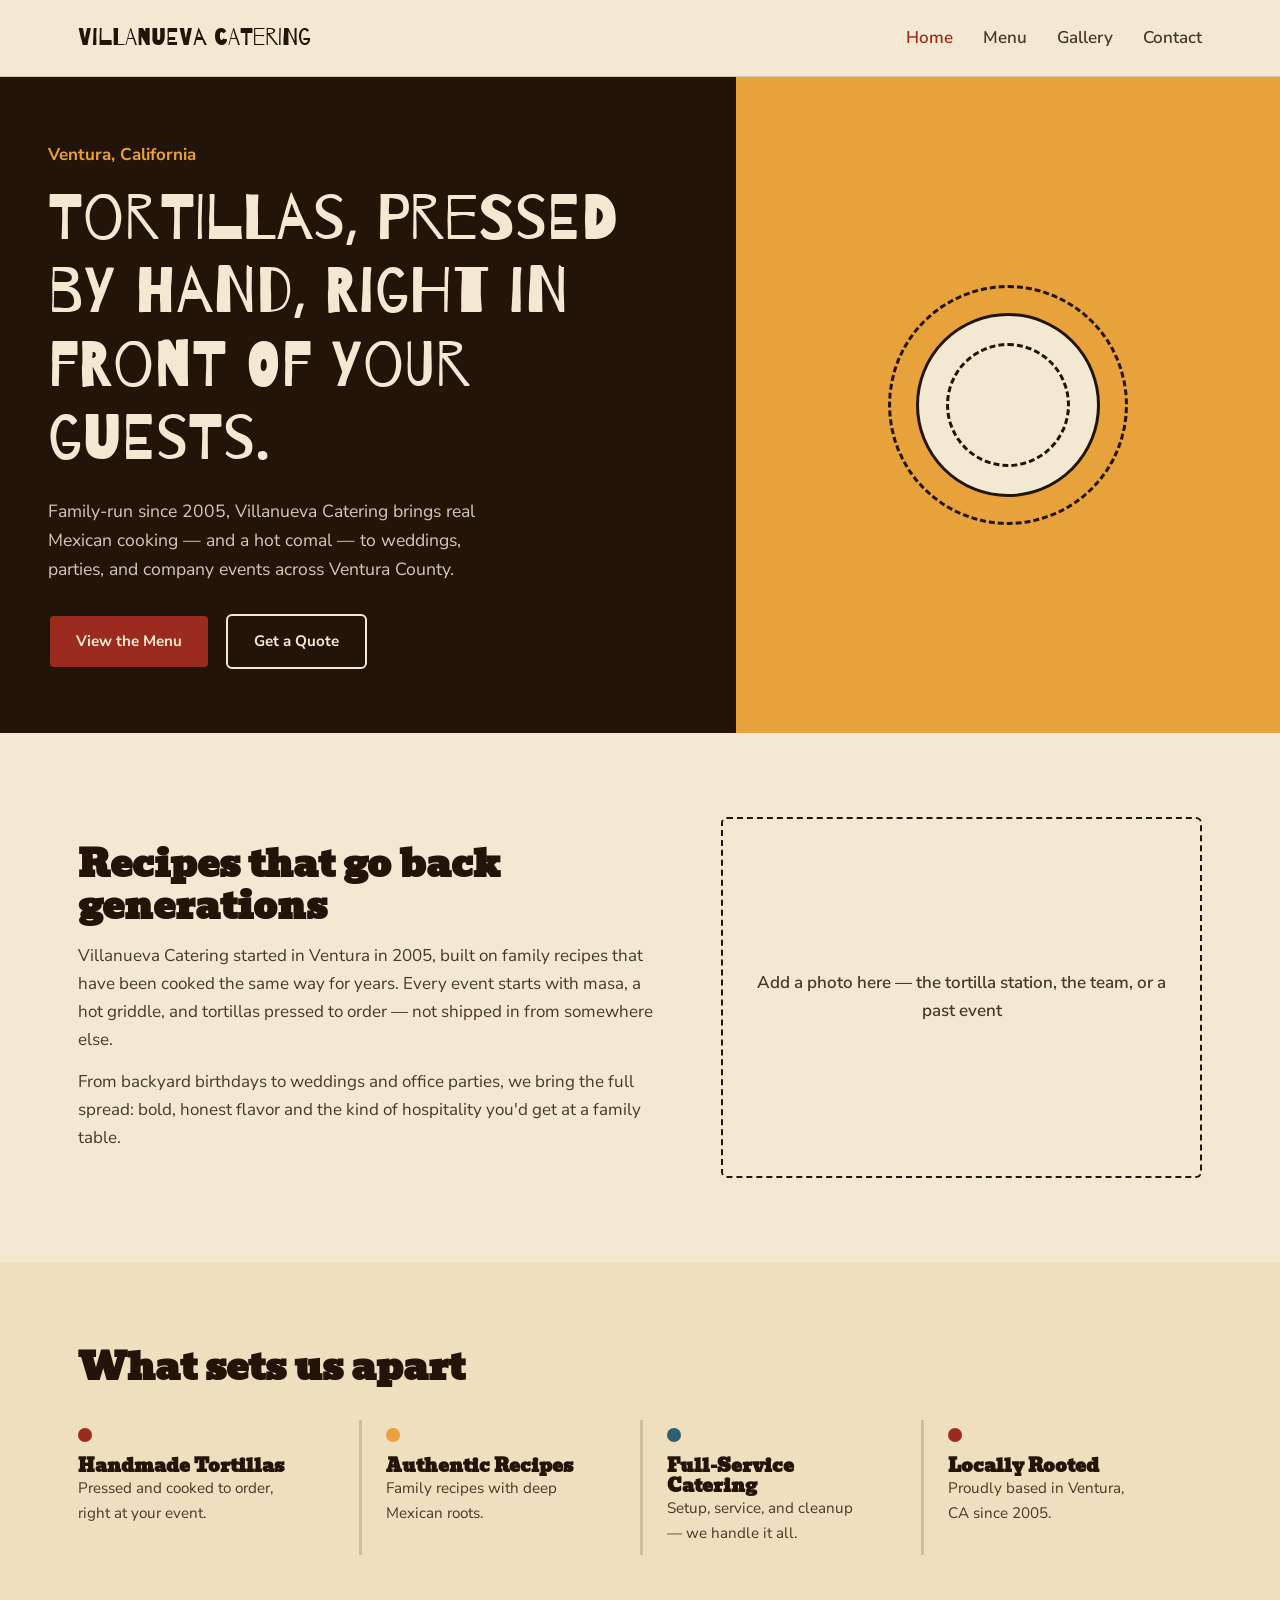
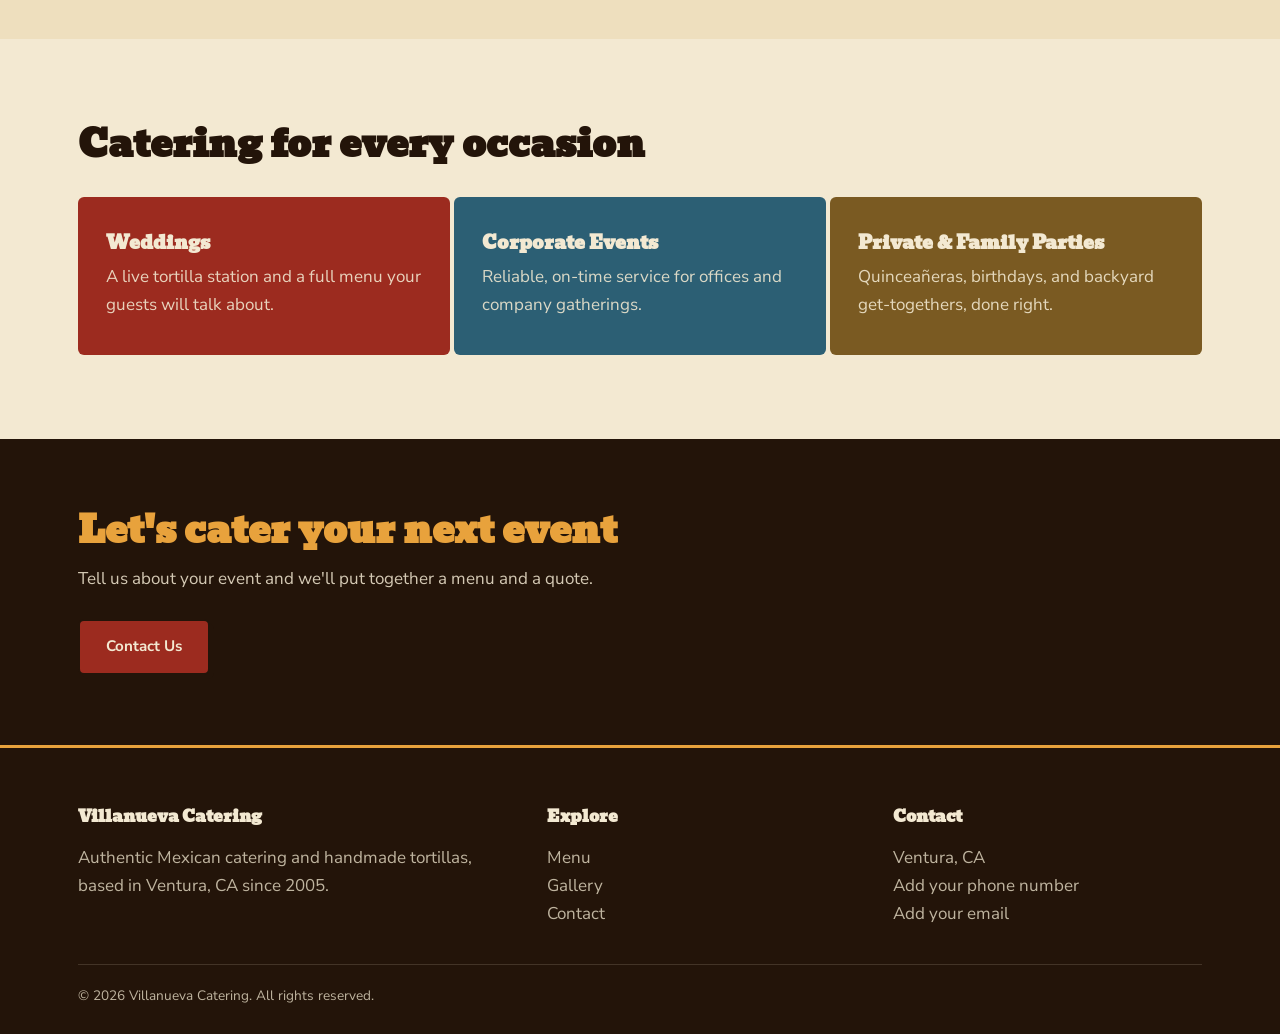
==== index.html @ 3824742c "Create index.html for Villanueva Catering website This HTML file serves as the main structure for th" ====
<!DOCTYPE html>
<html lang="en">
<head>
<meta charset="UTF-8">
<meta name="viewport" content="width=device-width, initial-scale=1.0">
<title>Villanueva Catering | Authentic Mexican Catering in Ventura, CA</title>
<meta name="description" content="Villanueva Catering brings authentic Mexican cuisine and handmade, made-to-order tortillas to events across Ventura, CA. Family-run since 2005.">
<link rel="icon" href="data:image/svg+xml,<svg xmlns=%22http://www.w3.org/2000/svg%22 viewBox=%220 0 100 100%22><text y=%22.9em%22 font-size=%2290%22>🌮</text></svg>">
<link rel="stylesheet" href="styles.css">
</head>
<body>

<header class="site-header">
  <nav class="nav">
    <a href="index.html" class="logo">Villanueva Catering</a>
    <button class="nav-toggle" aria-label="Toggle navigation">
      <span></span><span></span><span></span>
    </button>
    <ul class="nav-links">
      <li><a href="index.html" class="active">Home</a></li>
      <li><a href="menu.html">Menu</a></li>
      <li><a href="gallery.html">Gallery</a></li>
      <li><a href="contact.html">Contact</a></li>
    </ul>
  </nav>
</header>

<section class="hero">
  <div class="hero-split">
    <div class="hero-copy">
      <span class="kicker">Ventura, California</span>
      <h1>Tortillas, pressed by hand, right in front of your guests.</h1>
      <p>Family-run since 2005, Villanueva Catering brings real Mexican cooking — and a hot comal — to weddings, parties, and company events across Ventura County.</p>
      <div class="hero-actions">
        <a href="menu.html" class="btn btn-primary">View the Menu</a>
        <a href="contact.html" class="btn btn-outline-light">Get a Quote</a>
      </div>
    </div>
    <div class="hero-mark-panel">
      <div class="tortilla-mark"><span></span><span></span><span></span></div>
    </div>
  </div>
</section>

<section class="section">
  <div class="container about-grid">
    <div>
      <h2>Recipes that go back generations</h2>
      <p>Villanueva Catering started in Ventura in 2005, built on family recipes that have been cooked the same way for years. Every event starts with masa, a hot griddle, and tortillas pressed to order — not shipped in from somewhere else.</p>
      <p style="margin-top: 14px;">From backyard birthdays to weddings and office parties, we bring the full spread: bold, honest flavor and the kind of hospitality you'd get at a family table.</p>
    </div>
    <div class="photo-slot">Add a photo here — the tortilla station, the team, or a past event</div>
  </div>
</section>

<section class="section section-alt">
  <div class="container">
    <h2>What sets us apart</h2>
    <div class="why-band" style="margin-top: 32px;">
      <div class="why-item">
        <div class="why-dot"></div>
        <h3>Handmade Tortillas</h3>
        <p>Pressed and cooked to order, right at your event.</p>
      </div>
      <div class="why-item">
        <div class="why-dot"></div>
        <h3>Authentic Recipes</h3>
        <p>Family recipes with deep Mexican roots.</p>
      </div>
      <div class="why-item">
        <div class="why-dot"></div>
        <h3>Full-Service Catering</h3>
        <p>Setup, service, and cleanup — we handle it all.</p>
      </div>
      <div class="why-item">
        <div class="why-dot"></div>
        <h3>Locally Rooted</h3>
        <p>Proudly based in Ventura, CA since 2005.</p>
      </div>
    </div>
  </div>
</section>

<section class="section">
  <div class="container">
    <h2>Catering for every occasion</h2>
    <div class="services-grid" style="margin-top: 32px;">
      <div class="service-block">
        <h3>Weddings</h3>
        <p>A live tortilla station and a full menu your guests will talk about.</p>
      </div>
      <div class="service-block">
        <h3>Corporate Events</h3>
        <p>Reliable, on-time service for offices and company gatherings.</p>
      </div>
      <div class="service-block">
        <h3>Private &amp; Family Parties</h3>
        <p>Quinceañeras, birthdays, and backyard get-togethers, done right.</p>
      </div>
    </div>
  </div>
</section>

<section class="cta-band">
  <div class="container">
    <h2>Let's cater your next event</h2>
    <p>Tell us about your event and we'll put together a menu and a quote.</p>
    <a href="contact.html" class="btn btn-primary">Contact Us</a>
  </div>
</section>

<footer class="site-footer">
  <div class="container">
    <div class="footer-grid">
      <div>
        <h4>Villanueva Catering</h4>
        <p>Authentic Mexican catering and handmade tortillas, based in Ventura, CA since 2005.</p>
      </div>
      <div>
        <h4>Explore</h4>
        <ul>
          <li><a href="menu.html">Menu</a></li>
          <li><a href="gallery.html">Gallery</a></li>
          <li><a href="contact.html">Contact</a></li>
        </ul>
      </div>
      <div>
        <h4>Contact</h4>
        <ul>
          <li>Ventura, CA</li>
          <li>Add your phone number</li>
          <li>Add your email</li>
        </ul>
      </div>
    </div>
    <div class="footer-bottom">&copy; 2026 Villanueva Catering. All rights reserved.</div>
  </div>
</footer>

<script src="script.js"></script>
</body>
</html>
---- styles.css ----
/* ============================================
   Villanueva Catering — styles.css
   ============================================ */

@import url('https://fonts.googleapis.com/css2?family=Barrio&family=Bevan&family=Nunito+Sans:wght@400;600;700;800&display=swap');

:root {
  --masa: #F3E9D2;       /* warm cream base */
  --comal: #231409;      /* near-black warm ink */
  --ink-soft: #4A3826;   /* body text on light bg */
  --chile: #9C2B1F;      /* brick red accent */
  --marigold: #E8A23C;   /* gold accent */
  --talavera: #2C5F74;   /* blue accent */
  --line: rgba(35, 20, 9, 0.16);

  --font-display: 'Barrio', cursive;
  --font-heading: 'Bevan', serif;
  --font-body: 'Nunito Sans', sans-serif;

  --radius: 6px;
  --max-width: 1180px;
}

* { box-sizing: border-box; margin: 0; padding: 0; }
html { scroll-behavior: smooth; }

body {
  font-family: var(--font-body);
  font-size: 17px;
  color: var(--ink-soft);
  background: var(--masa);
  line-height: 1.65;
}

img { max-width: 100%; display: block; }
a { color: inherit; text-decoration: none; }
ul { list-style: none; }

@media (prefers-reduced-motion: reduce) {
  * { transition: none !important; scroll-behavior: auto !important; }
}

a:focus-visible, button:focus-visible, input:focus-visible, textarea:focus-visible {
  outline: 2px solid var(--talavera);
  outline-offset: 3px;
}

.container {
  max-width: var(--max-width);
  margin: 0 auto;
  padding: 0 28px;
}

h1, h2, h3 { color: var(--comal); line-height: 1.15; }
h2 { font-family: var(--font-heading); font-size: clamp(1.7rem, 3vw, 2.3rem); margin-bottom: 14px; }
h3 { font-family: var(--font-heading); font-size: 1.1rem; }
p { max-width: 62ch; }

/* ---------- Buttons (stamped-ticket style) ---------- */
.btn {
  display: inline-block;
  font-family: var(--font-body);
  font-weight: 700;
  font-size: 0.95rem;
  padding: 13px 26px;
  border-radius: var(--radius);
  border: 2px solid var(--comal);
  transition: transform 0.15s ease, box-shadow 0.15s ease;
}

.btn-primary {
  background: var(--chile);
  color: var(--masa);
  border-color: var(--comal);
  box-shadow: 4px 4px 0 var(--comal);
}
.btn-primary:hover { transform: translate(-2px, -2px); box-shadow: 6px 6px 0 var(--comal); }

.btn-outline { background: transparent; color: var(--comal); }
.btn-outline:hover { background: var(--comal); color: var(--masa); }

.btn-outline-light { background: transparent; color: var(--masa); border-color: var(--masa); }
.btn-outline-light:hover { background: var(--masa); color: var(--comal); }

/* ---------- Header ---------- */
.site-header {
  position: sticky;
  top: 0;
  z-index: 100;
  background: var(--masa);
  border-bottom: 1px solid var(--line);
}

.nav {
  position: relative;
  display: flex;
  align-items: center;
  justify-content: space-between;
  padding: 18px 28px;
  max-width: var(--max-width);
  margin: 0 auto;
}

.logo {
  font-family: var(--font-display);
  font-size: 1.5rem;
  color: var(--comal);
}

.nav-links { display: flex; gap: 30px; font-weight: 600; }
.nav-links a.active, .nav-links a:hover { color: var(--chile); }

.nav-toggle {
  display: none;
  flex-direction: column;
  gap: 5px;
  background: none;
  border: none;
  cursor: pointer;
}
.nav-toggle span { width: 26px; height: 2px; background: var(--comal); }

/* ---------- Hero ---------- */
.hero .container { padding: 0; max-width: var(--max-width); margin: 0 auto; padding: 0 28px; }

.hero-split {
  display: grid;
  grid-template-columns: 1.15fr 0.85fr;
  min-height: 520px;
}

.hero-copy {
  background: var(--comal);
  color: var(--masa);
  display: flex;
  flex-direction: column;
  justify-content: center;
  padding: 64px 48px;
}

.hero-copy .kicker { color: var(--marigold); font-weight: 700; margin-bottom: 14px; }
.hero-copy h1 { font-family: var(--font-display); color: var(--masa); font-size: clamp(2.4rem, 5.5vw, 4rem); font-weight: 400; margin-bottom: 20px; }
.hero-copy p { color: rgba(243, 233, 210, 0.85); font-size: 1.1rem; max-width: 42ch; margin-bottom: 30px; }
.hero-actions { display: flex; gap: 16px; flex-wrap: wrap; }

.hero-mark-panel {
  background: var(--marigold);
  display: flex;
  align-items: center;
  justify-content: center;
  padding: 40px;
}

.tortilla-mark { position: relative; width: 240px; height: 240px; }
.tortilla-mark span { position: absolute; border-radius: 50%; border: 3px solid var(--comal); }
.tortilla-mark span:nth-child(1) { inset: 0; border-style: dashed; }
.tortilla-mark span:nth-child(2) { inset: 28px; background: var(--masa); }
.tortilla-mark span:nth-child(3) { inset: 58px; border-style: dashed; }

/* ---------- Sections ---------- */
.section { padding: 84px 0; }
.section-alt { background: #EEDFBE; }

/* ---------- About ---------- */
.about-grid { display: grid; grid-template-columns: 1.1fr 0.9fr; gap: 56px; align-items: center; }

.photo-slot {
  aspect-ratio: 4 / 3;
  border: 2px dashed var(--comal);
  border-radius: var(--radius);
  display: flex;
  align-items: center;
  justify-content: center;
  text-align: center;
  padding: 24px;
  font-weight: 600;
  color: var(--ink-soft);
}

/* ---------- Why us (menu-board band, no cards) ---------- */
.why-band {
  display: flex;
  flex-wrap: wrap;
}

.why-item {
  flex: 1 1 220px;
  padding: 8px 32px 8px 0;
  margin-right: 32px;
  border-left: 3px solid var(--line);
  padding-left: 24px;
}
.why-item:first-child { border-left: none; padding-left: 0; margin-right: 32px; }

.why-dot { width: 14px; height: 14px; border-radius: 50%; margin-bottom: 14px; }
.why-item:nth-child(1) .why-dot { background: var(--chile); }
.why-item:nth-child(2) .why-dot { background: var(--marigold); }
.why-item:nth-child(3) .why-dot { background: var(--talavera); }
.why-item:nth-child(4) .why-dot { background: var(--chile); }

.why-item p { font-size: 0.95rem; }

/* ---------- Services (flat color blocks) ---------- */
.services-grid { display: grid; grid-template-columns: repeat(3, 1fr); gap: 4px; }

.service-block { padding: 36px 28px; color: var(--masa); border-radius: var(--radius); }
.service-block:nth-child(1) { background: var(--chile); }
.service-block:nth-child(2) { background: var(--talavera); }
.service-block:nth-child(3) { background: #7A5A22; }
.service-block h3 { color: var(--masa); margin-bottom: 10px; }
.service-block p { color: rgba(243, 233, 210, 0.88); max-width: none; }

/* ---------- CTA band ---------- */
.cta-band { background: var(--comal); padding: 70px 0; text-align: left; }
.cta-band h2 { color: var(--marigold); }
.cta-band p { color: rgba(243, 233, 210, 0.85); margin-bottom: 26px; }

/* ---------- Menu page ---------- */
.menu-category { margin-bottom: 52px; }
.category-tag {
  display: inline-block;
  font-family: var(--font-heading);
  font-size: 1rem;
  color: var(--masa);
  padding: 8px 20px;
  border-radius: var(--radius);
  margin-bottom: 26px;
}

.menu-items { display: grid; grid-template-columns: 1fr 1fr; gap: 28px 48px; }
.menu-item { border-bottom: 1px solid var(--line); padding-bottom: 14px; }
.menu-item h4 { font-weight: 800; font-size: 1.05rem; margin-bottom: 4px; color: var(--comal); }
.menu-item p { font-size: 0.95rem; }

.menu-note {
  background: var(--comal);
  color: var(--masa);
  border-radius: var(--radius);
  padding: 28px;
  margin-top: 20px;
}
.menu-note p { color: rgba(243, 233, 210, 0.85); margin-bottom: 16px; }

/* ---------- Gallery ---------- */
.gallery-grid {
  display: grid;
  grid-template-columns: repeat(3, 1fr);
  grid-auto-rows: 160px;
  gap: 18px;
}

.gallery-item {
  border: 2px solid var(--comal);
  border-radius: 2px;
  display: flex;
  align-items: center;
  justify-content: center;
  text-align: center;
  padding: 14px;
  font-weight: 700;
  font-size: 0.9rem;
  color: var(--masa);
}
.g-tall { grid-row: span 2; }
.g-wide { grid-column: span 2; }
.g-rot-1 { transform: rotate(-1.2deg); }
.g-rot-2 { transform: rotate(1deg); }

/* ---------- Contact ---------- */
.contact-split { display: grid; grid-template-columns: 0.85fr 1.15fr; }

.contact-info { background: var(--comal); color: var(--masa); padding: 64px 48px; }
.contact-info h2 { color: var(--marigold); }
.contact-info .block { margin-bottom: 28px; }
.contact-info h3 { color: var(--masa); font-size: 0.95rem; margin-bottom: 6px; }
.contact-info p { color: rgba(243, 233, 210, 0.85); }

.contact-form-wrap { padding: 64px 48px; }
form { display: grid; gap: 22px; max-width: 440px; }

label { display: block; font-weight: 700; font-size: 0.9rem; margin-bottom: 6px; color: var(--comal); }

input, textarea {
  width: 100%;
  border: none;
  border-bottom: 2px solid var(--line);
  background: transparent;
  padding: 8px 2px;
  font-family: var(--font-body);
  font-size: 1rem;
  color: var(--comal);
}
input:focus, textarea:focus { border-bottom-color: var(--chile); outline: none; }
textarea { min-height: 120px; resize: vertical; }

/* ---------- Footer ---------- */
.site-footer { background: var(--comal); color: rgba(243, 233, 210, 0.75); padding: 56px 0 26px; border-top: 3px solid var(--marigold); }
.footer-grid { display: grid; grid-template-columns: 1.4fr 1fr 1fr; gap: 36px; margin-bottom: 36px; }
.site-footer h4 { font-family: var(--font-heading); color: var(--masa); margin-bottom: 14px; font-size: 1rem; }
.site-footer a:hover { color: var(--marigold); }
.footer-bottom { border-top: 1px solid rgba(243, 233, 210, 0.15); padding-top: 20px; font-size: 0.85rem; }

/* ---------- Responsive ---------- */
@media (max-width: 900px) {
  .hero-split, .about-grid, .services-grid, .contact-split, .footer-grid { grid-template-columns: 1fr; }
  .why-band { flex-direction: column; }
  .why-item { border-left: none; border-top: 3px solid var(--line); padding-left: 0; padding-top: 20px; margin-right: 0; }
  .why-item:first-child { border-top: none; padding-top: 0; }
  .menu-items { grid-template-columns: 1fr; }
  .gallery-grid { grid-template-columns: repeat(2, 1fr); }
  .contact-info, .contact-form-wrap { padding: 48px 28px; }

  .nav-links {
    position: absolute;
    top: 100%; left: 0; right: 0;
    background: var(--masa);
    flex-direction: column;
    padding: 20px 28px;
    gap: 18px;
    display: none;
    border-bottom: 1px solid var(--line);
  }
  .nav-links.open { display: flex; }
  .nav-toggle { display: flex; }
}

@media (max-width: 560px) {
  .g-wide { grid-column: span 1; }
}
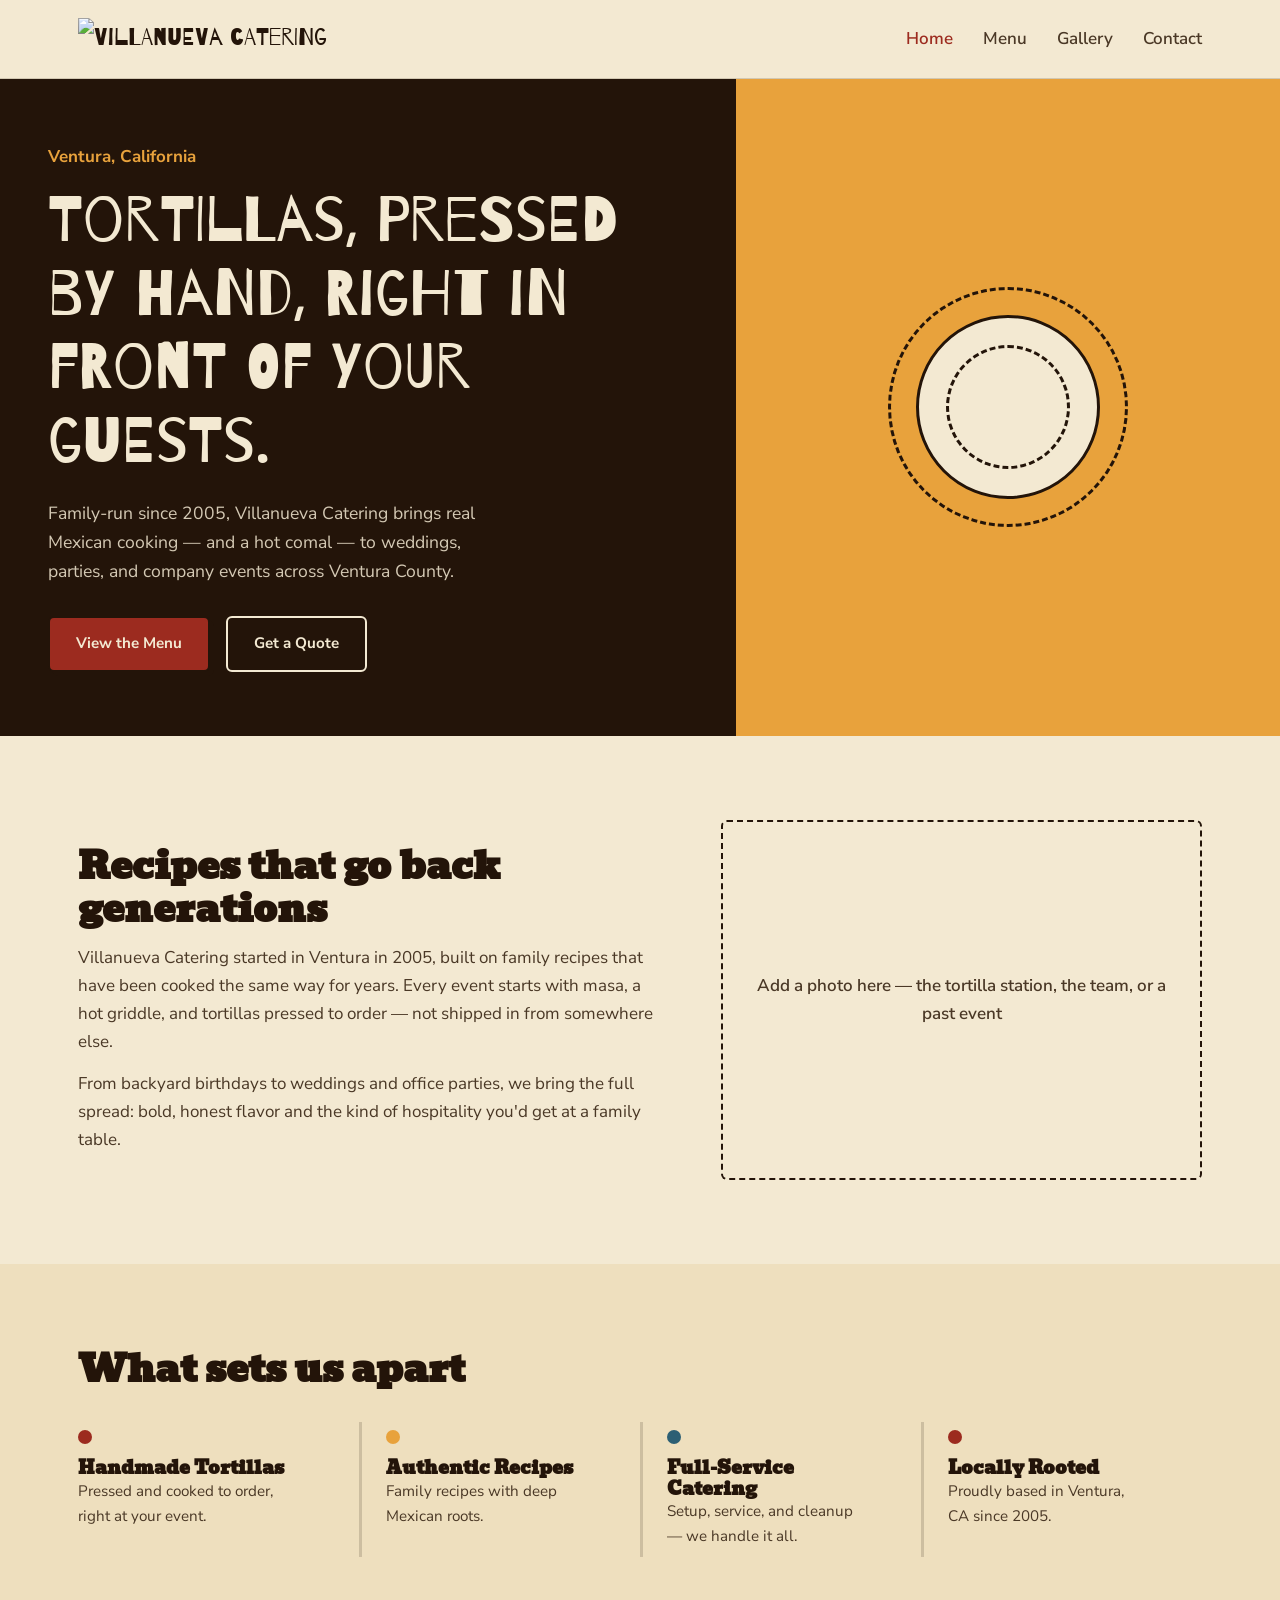
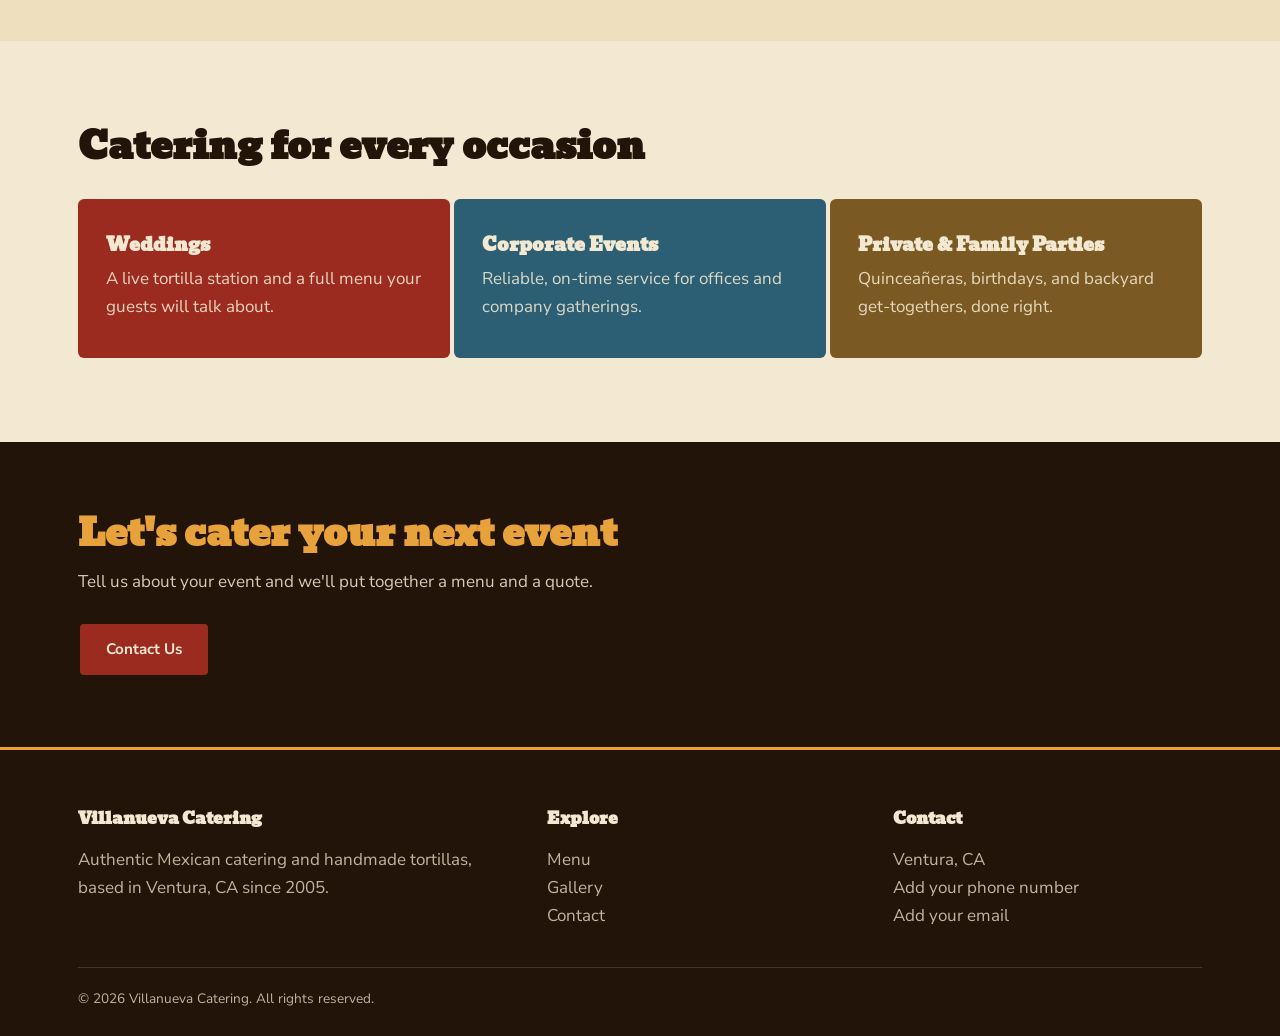
==== commit 492c64d5: "Replace logo text link with image link" ====
--- a/index.html
+++ b/index.html
@@ -12,7 +12,7 @@
 
 <header class="site-header">
   <nav class="nav">
-    <a href="index.html" class="logo">Villanueva Catering</a>
+    <a href="index.html" class="logo"><img src="images/logo.png" alt="Villanueva Catering"></a>
     <button class="nav-toggle" aria-label="Toggle navigation">
       <span></span><span></span><span></span>
     </button>
--- a/styles.css
+++ b/styles.css
@@ -327,3 +327,8 @@
 @media (max-width: 560px) {
   .g-wide { grid-column: span 1; }
 }
+.logo img {
+  height: 42px;
+  width: auto;
+  display: block;
+}
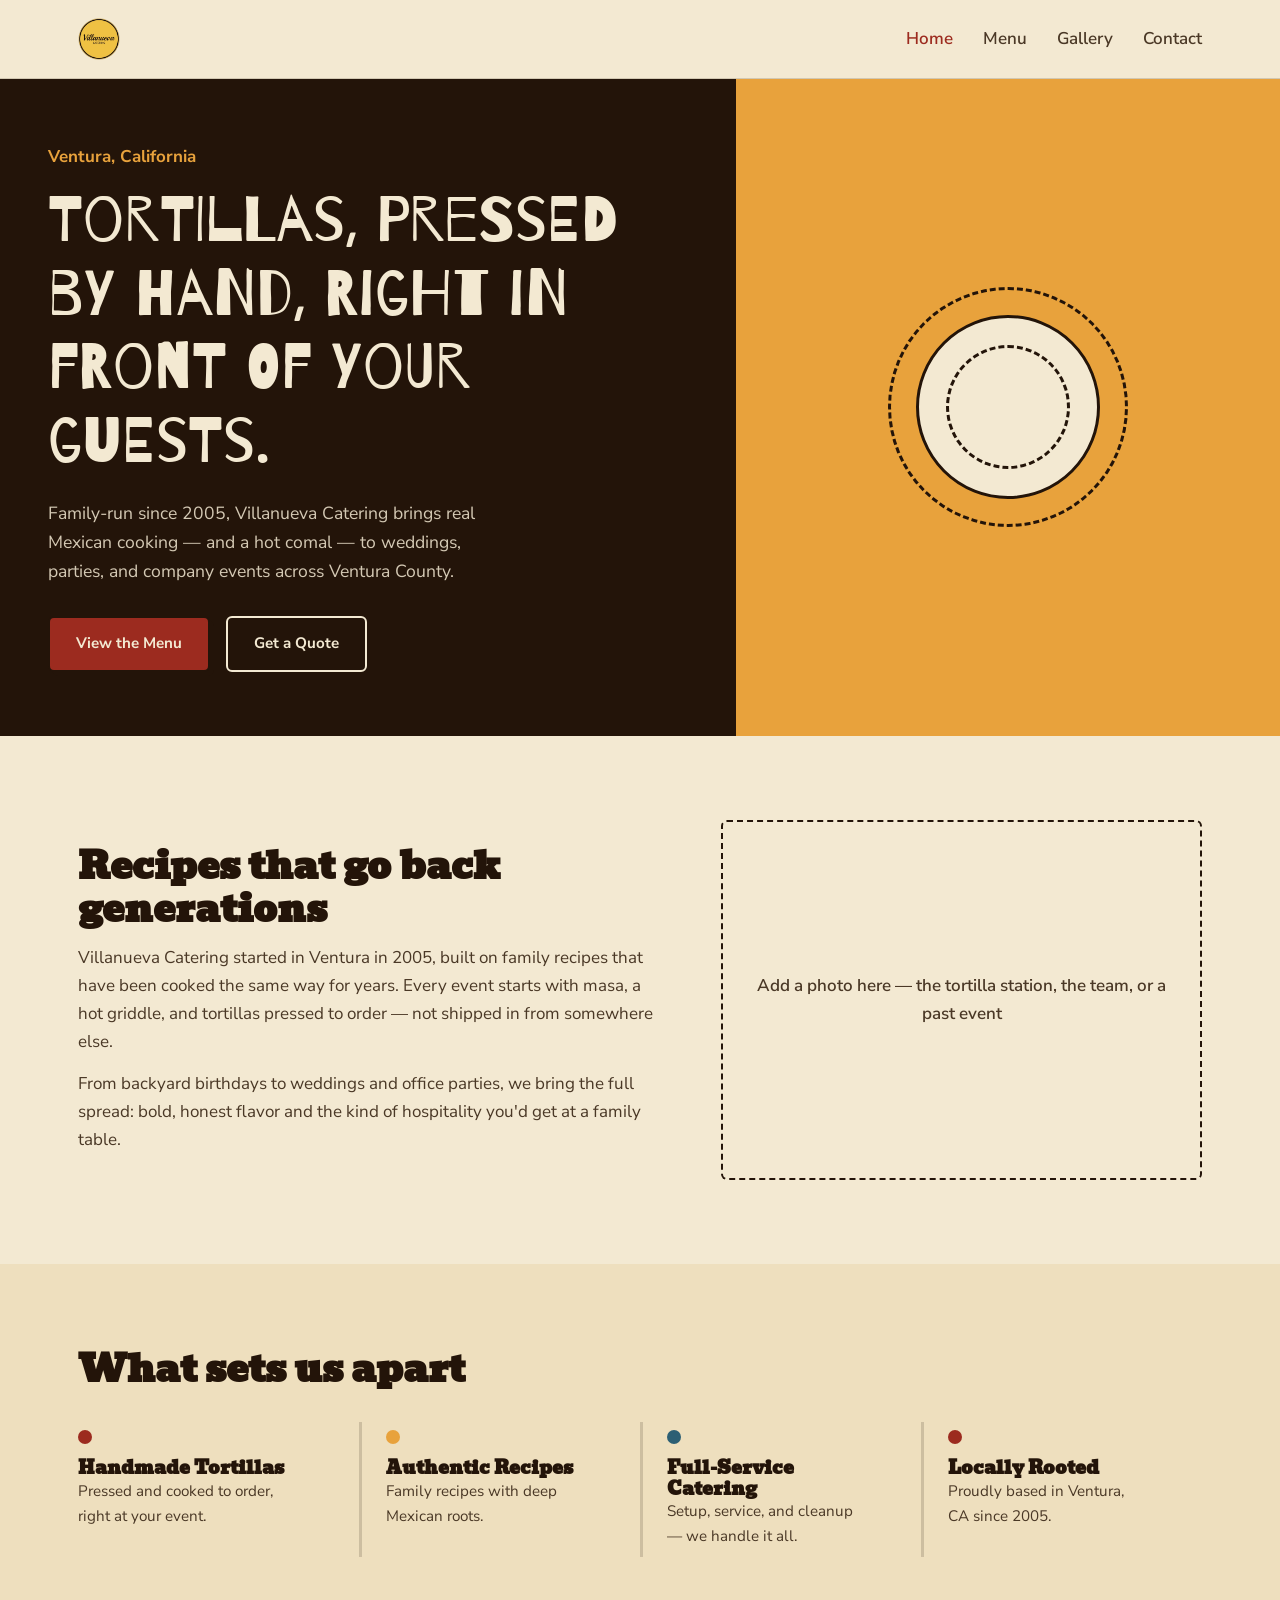
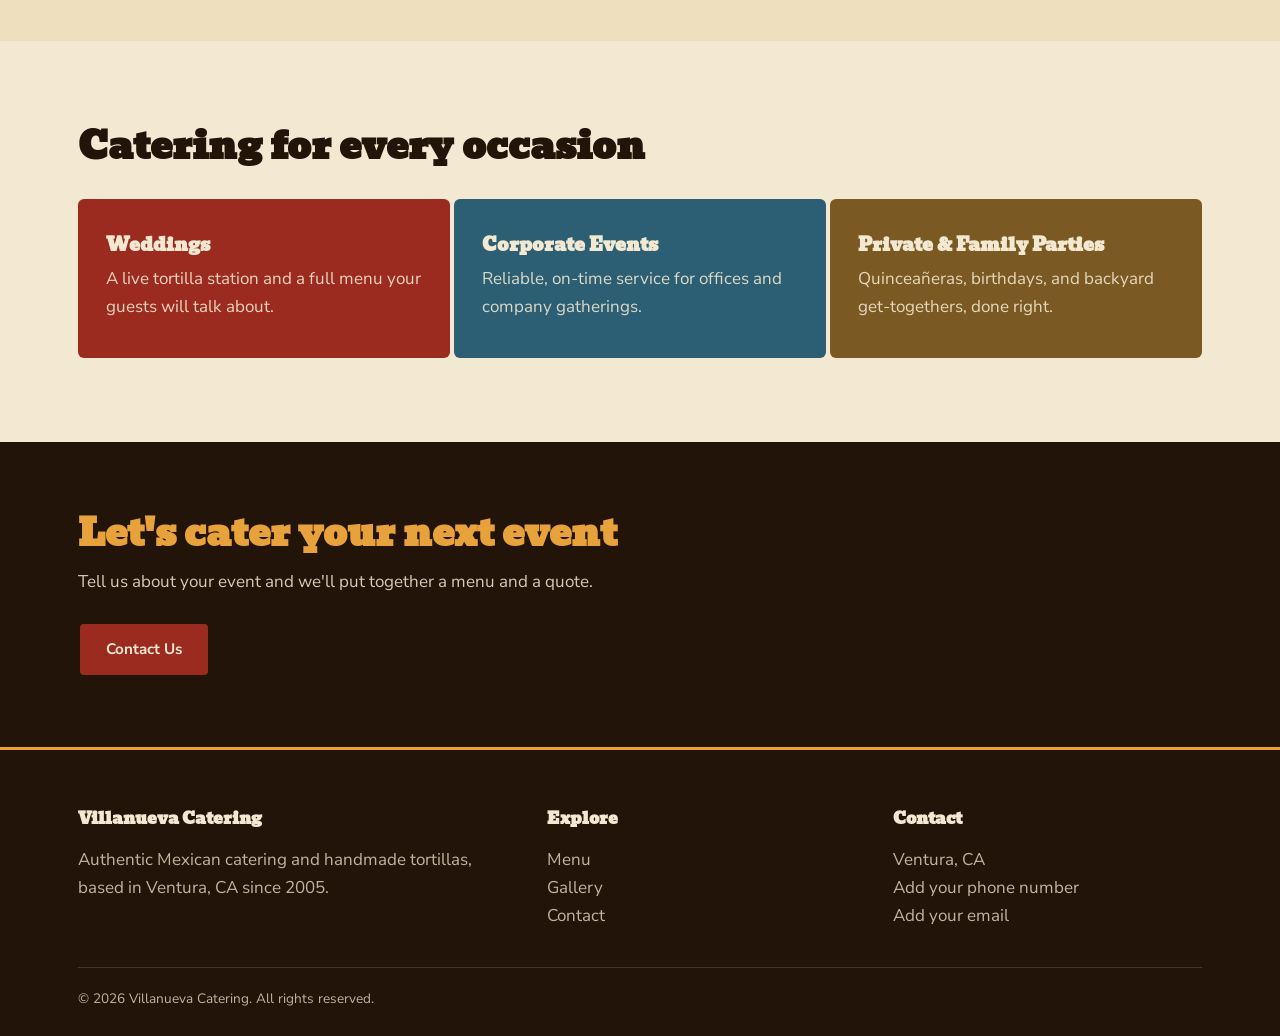
==== commit 8af2b12b: "Update logo image source in index.html" ====
--- a/index.html
+++ b/index.html
@@ -12,7 +12,7 @@
 
 <header class="site-header">
   <nav class="nav">
-    <a href="index.html" class="logo"><img src="images/logo.png" alt="Villanueva Catering"></a>
+    <a href="index.html" class="logo"><img src="logo.png" alt="Villanueva Catering"></a>
     <button class="nav-toggle" aria-label="Toggle navigation">
       <span></span><span></span><span></span>
     </button>
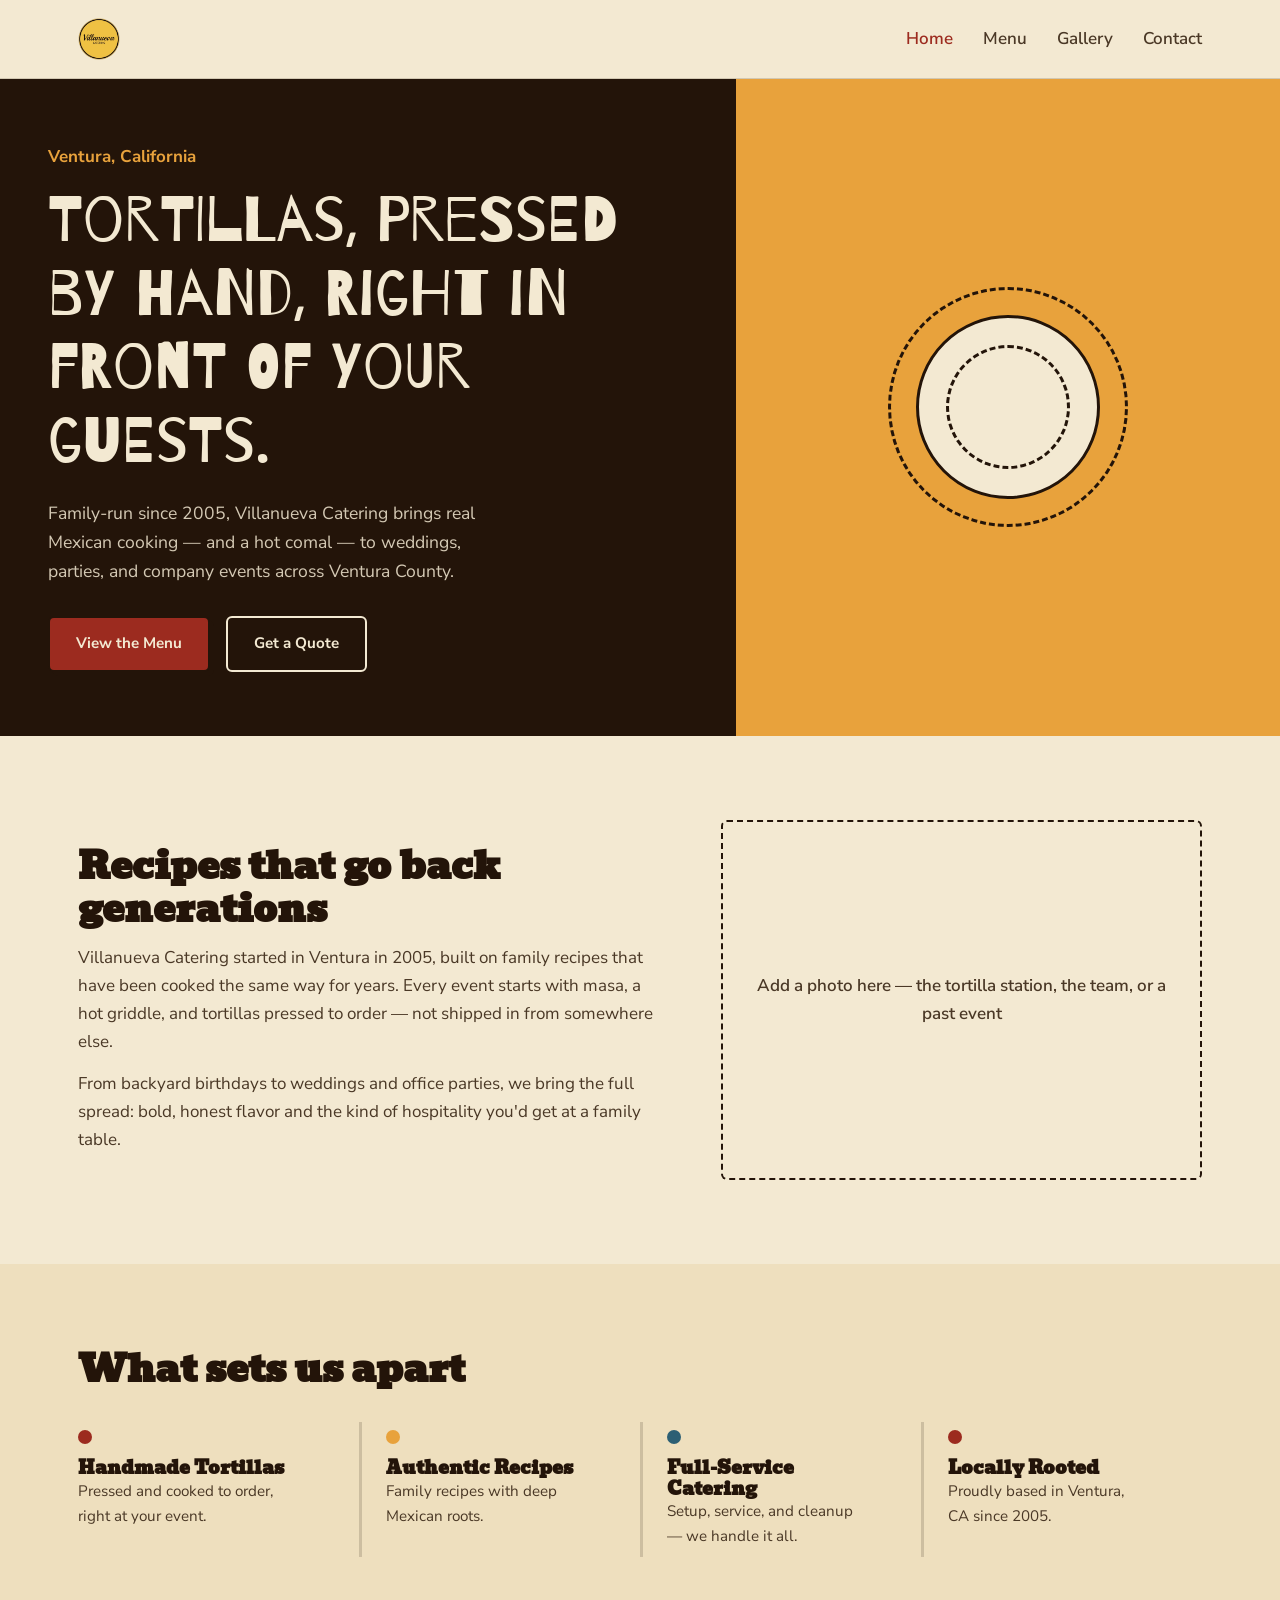
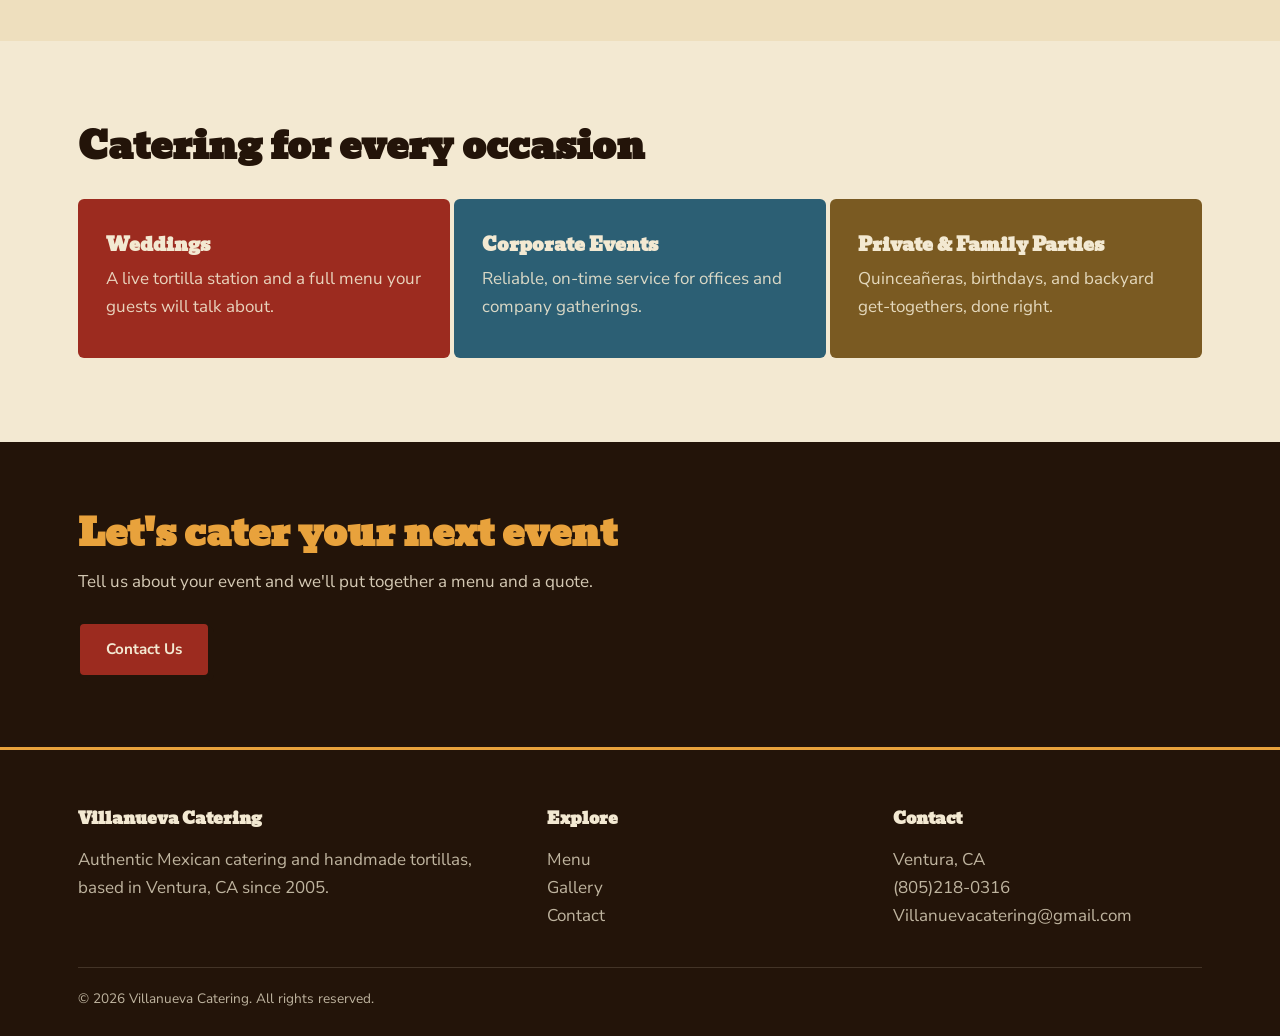
==== commit 56b44890: "Update contact information in index.html" ====
--- a/index.html
+++ b/index.html
@@ -128,8 +128,8 @@
         <h4>Contact</h4>
         <ul>
           <li>Ventura, CA</li>
-          <li>Add your phone number</li>
-          <li>Add your email</li>
+          <li>(805)218-0316</li>
+          <li>Villanuevacatering@gmail.com</li>
         </ul>
       </div>
     </div>
